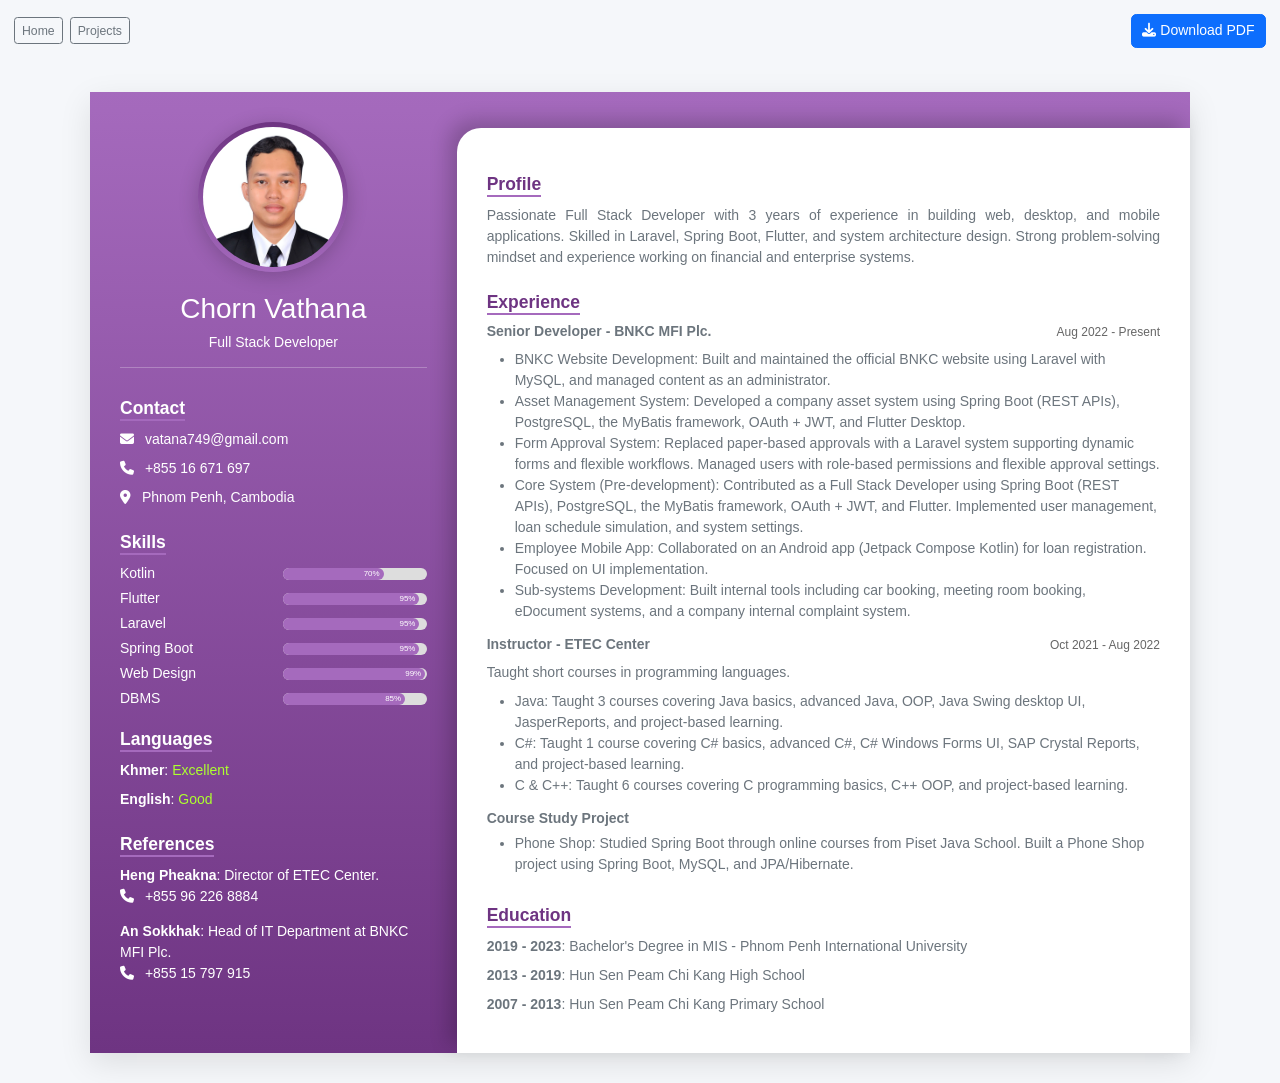
==== cv.html @ c3e431b4 "g" ====
<!DOCTYPE html>
<html lang="en">
<head>
    <meta charset="UTF-8">
    <meta name="viewport" content="width=device-width, initial-scale=1.0">
    <title>Chorn Vathana CV</title>
    <link rel="stylesheet" href="css/bootstrap.min.css">
    <link rel="stylesheet" href="https://cdnjs.cloudflare.com/ajax/libs/font-awesome/6.5.0/css/all.min.css">
    <link rel="stylesheet" href="css/style.css">
</head>
<body>
    <div class="d-flex justify-content-between align-items-center flex-wrap gap-2 p-3 no-print">
        <div class="d-flex gap-2">
            <a href="index.html" class="btn btn-outline-secondary btn-sm">Home</a>
            <a href="projects.html" class="btn btn-outline-secondary btn-sm">Projects</a>
        </div>
        <button onclick="window.print()" class="btn btn-primary">
            <i class="fa fa-download"></i> Download PDF
        </button>
    </div>

    <div class="cv-container row g-0">
        <div class="col-md-4 sidebar">
            <div class="mb-3 text-center">
                <div class="profile-wrapper">
                    <img src="images/photo_2026-04-06_09-32-53.jpg" alt="Profile" class="profile-img">
                </div>
            </div>

            <h2 class="text-center">Chorn Vathana</h2>
            <p class="text-center">Full Stack Developer</p>

            <hr>

            <h5 class="section-title text-white">Contact</h5>
            <p><i class="fa fa-envelope me-2"></i> vatana749@gmail.com</p>
            <p><i class="fa fa-phone me-2"></i> +855 16 671 697</p>
            <p><i class="fa fa-location-dot me-2"></i> Phnom Penh, Cambodia</p>

            <h5 class="section-title text-white">Skills</h5>

            <div class="skill-item">
                <span>Kotlin</span>
                <div class="skill-bar">
                    <div class="skill-fill" style="width:70%">70%</div>
                </div>
            </div>

            <div class="skill-item">
                <span>Flutter</span>
                <div class="skill-bar">
                    <div class="skill-fill" style="width:95%">95%</div>
                </div>
            </div>

            <div class="skill-item">
                <span>Laravel</span>
                <div class="skill-bar">
                    <div class="skill-fill" style="width:95%">95%</div>
                </div>
            </div>

            <div class="skill-item">
                <span>Spring Boot</span>
                <div class="skill-bar">
                    <div class="skill-fill" style="width:95%">95%</div>
                </div>
            </div>

            <div class="skill-item">
                <span>Web Design</span>
                <div class="skill-bar">
                    <div class="skill-fill" style="width:99%">99%</div>
                </div>
            </div>

            <div class="skill-item">
                <span>DBMS</span>
                <div class="skill-bar">
                    <div class="skill-fill" style="width:85%">85%</div>
                </div>
            </div>

            <h5 class="section-title text-white">Languages</h5>
            <p><strong>Khmer</strong>: <span style="color: greenyellow;">Excellent</span></p>
            <p><strong>English</strong>: <span style="color: greenyellow;">Good</span></p>

            <h5 class="section-title text-white">References</h5>
            <p class="mb-3">
                <strong>Heng Pheakna</strong>: Director of ETEC Center.<br>
                <i class="fa fa-phone me-2"></i> +855 96 226 8884
            </p>
            <p>
                <strong>An Sokkhak</strong>: Head of IT Department at BNKC MFI Plc.<br>
                <i class="fa fa-phone me-2"></i> +855 15 797 915
            </p>
        </div>

        <div class="col-md-8 content text-secondary">
            <h5 class="section-title">Profile</h5>
            <p style="text-align: justify;">
                Passionate Full Stack Developer with 3 years of experience in building web, desktop, and mobile
                applications. Skilled in Laravel, Spring Boot, Flutter, and system architecture design. Strong
                problem-solving mindset and experience working on financial and enterprise systems.
            </p>

            <h5 class="section-title">Experience</h5>
            <div class="d-flex justify-content-between">
                <h6 class="fw-bold">Senior Developer - BNKC MFI Plc.</h6>
                <p class="small-text">Aug 2022 - Present</p>
            </div>
            <ul>
                <li>
                    <span style="font-weight: 500;">BNKC Website Development</span>:
                    Built and maintained the official BNKC website using Laravel with MySQL, and managed content as an
                    administrator.
                </li>
                <li>
                    <span style="font-weight: 500;">Asset Management System</span>:
                    Developed a company asset system using Spring Boot (REST APIs), PostgreSQL, the MyBatis framework, OAuth + JWT, and Flutter Desktop.
                </li>
                <li>
                    <span style="font-weight: 500;">Form Approval System</span>:
                    Replaced paper-based approvals with a Laravel system supporting dynamic forms and flexible
                    workflows. Managed users with role-based permissions and flexible approval settings.
                </li>
                <li>
                    <span style="font-weight: 500;">Core System (Pre-development)</span>:
                    Contributed as a Full Stack Developer using Spring Boot (REST APIs), PostgreSQL, the MyBatis framework, OAuth + JWT, and Flutter. Implemented user management, loan schedule simulation, and
                    system settings.
                </li>
                <li>
                    <span style="font-weight: 500;">Employee Mobile App</span>:
                    Collaborated on an Android app (Jetpack Compose Kotlin) for loan registration. Focused on UI
                    implementation.
                </li>
                <li>
                    <span style="font-weight: 500;">Sub-systems Development</span>:
                    Built internal tools including car booking, meeting room booking, eDocument systems, and a company internal complaint system.
                </li>
            </ul>

            <div class="d-flex justify-content-between">
                <h6 class="fw-bold">Instructor - ETEC Center</h6>
                <p class="small-text">Oct 2021 - Aug 2022</p>
            </div>
            <p>Taught short courses in programming languages.</p>
            <ul>
                <li><span style="font-weight: 500;">Java</span>: Taught 3 courses covering Java basics, advanced Java, OOP, Java Swing desktop UI, JasperReports, and project-based learning.</li>
                <li><span style="font-weight: 500;">C#</span>: Taught 1 course covering C# basics, advanced C#, C# Windows Forms UI, SAP Crystal Reports, and project-based learning.</li>
                <li><span style="font-weight: 500;">C & C++</span>: Taught 6 courses covering C programming basics, C++ OOP, and project-based learning.</li>
            </ul>

            <div class="d-flex justify-content-between">
                <h6 class="fw-bold">Course Study Project</h6>
            </div>
            <ul>
                <li><span style="font-weight: 500;">Phone Shop</span>: Studied Spring Boot through online courses from Piset Java School. Built a Phone Shop project using Spring Boot, MySQL, and JPA/Hibernate.</li>
            </ul>

            <h5 class="section-title">Education</h5>
            <p><span style="font-weight: 700;">2019 - 2023</span>: Bachelor's Degree in MIS - Phnom Penh International University</p>
            <p><span style="font-weight: 700;">2013 - 2019</span>: Hun Sen Peam Chi Kang High School</p>
            <p><span style="font-weight: 700;">2007 - 2013</span>: Hun Sen Peam Chi Kang Primary School</p>
        </div>
    </div>

    <script src="js/bootstrap.bundle.min.js"></script>
</body>
</html>
---- css/style.css ----
html {
    font-size: 14px;
}

body {
    background: #f5f7fa;
    font-family: 'Segoe UI', sans-serif;
}

/* Container */
.cv-container {
    max-width: 1100px;
    margin: 30px auto;
    box-shadow: 0 10px 30px rgba(0, 0, 0, 0.1);
    background: linear-gradient(to bottom, #a56abd, #6e3482);
}

/* Avatar */
.profile-wrapper {
    display: inline-block;
    padding: 5px;
    border-radius: 50%;
    background: linear-gradient(to top, #a56abd, #6e3482);
    box-shadow: 0 4px 20px rgba(0, 0, 0, 0.2);
}

.profile-img {
    width: 140px;
    height: 140px;
    object-fit: cover;
    border-radius: 50%;
    display: block;
    background: white;
}

/* Sidebar */
.sidebar {
    color: white;
    padding: 30px;
}

/* Section title */
.section-title {
    font-weight: bold;
    margin-top: 16px;
    margin-bottom: 8px;
    border-bottom: 2px solid #a56abd;
    color: #6e3482;
    display: inline-block;
}

/* Content */
.content {
    margin-top: 36px;
    padding: 30px;
    background: white;
    border-top-left-radius: 24px;
    box-shadow: -8px -8px 20px rgba(0, 0, 0, 0.2);
}

/* Skills */
.skill-item {
    display: flex;
    align-items: center;
    gap: 10px;
    margin-bottom: 4px;
}

.skill-item span {
    width: 50%;
    font-weight: 500;
}

.skill-bar {
    flex: 1;
    height: 12px;
    background: #ddd;
    border-radius: 8px;
}

.skill-fill {
    height: 100%;
    background: #a56abd;
    border-radius: 8px;
    color: white;
    text-align: end;
    font-size: 8px;
    padding-right: 4px;
}

.small-text {
    font-size: 12px;
    color: #666;
}

/* Print */
@media print {

    body {
        background: white;
    }

    .no-print {
        display: none !important;
    }

    .cv-container {
        box-shadow: none;
        margin: 0;
        width: 100%;
        min-height: 100vh;
    }

    .sidebar {
        background: linear-gradient(to bottom, #a56abd, #6e3482) !important;
        color: white !important;
        -webkit-print-color-adjust: exact;
        print-color-adjust: exact;
    }

    .section-title {
        border-bottom: 2px solid #a56abd;
    }

    .profile-wrapper {
        -webkit-print-color-adjust: exact;
        print-color-adjust: exact;
    }

    /* * {
        page-break-inside: avoid;
    } */

    h4,
    h5,
    p,
    li {
        page-break-inside: avoid;
    }

    ul {
        page-break-inside: auto;
    }

    .skill-item {
        page-break-inside: avoid;
    }
}

@page {
    size: A4;
    margin: 10mm;
}

p {
    margin: 0 0 8px;
}

.text-sec{
    font-weight: 500;
    color: #a56abdaa;
}
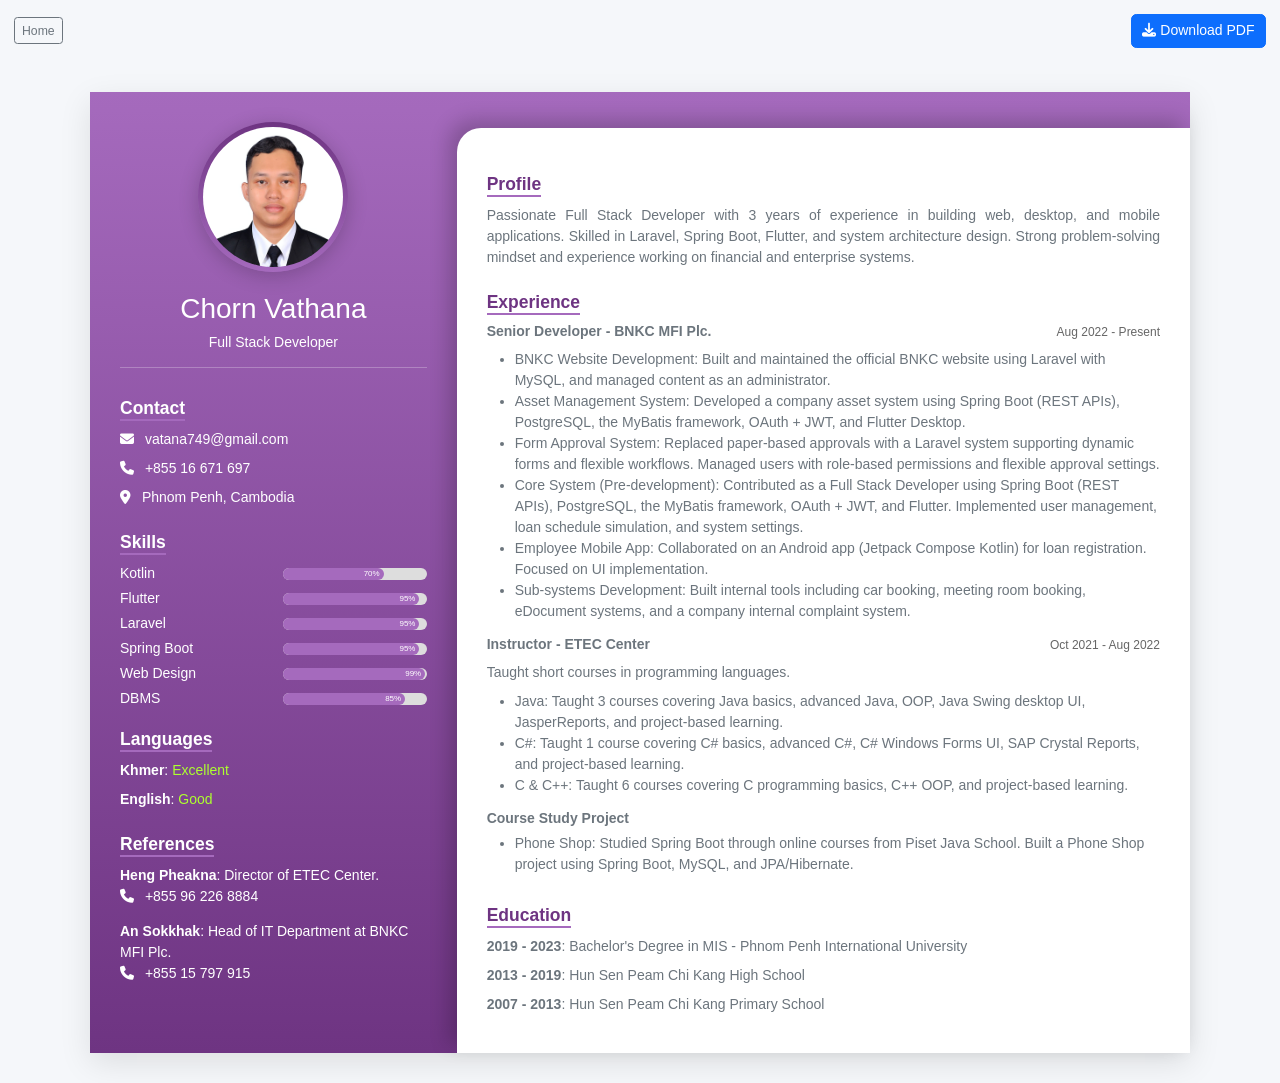
==== commit 011c2418: "g" ====
--- a/cv.html
+++ b/cv.html
@@ -12,7 +12,7 @@
     <div class="d-flex justify-content-between align-items-center flex-wrap gap-2 p-3 no-print">
         <div class="d-flex gap-2">
             <a href="index.html" class="btn btn-outline-secondary btn-sm">Home</a>
-            <a href="projects.html" class="btn btn-outline-secondary btn-sm">Projects</a>
+            <!-- <a href="projects.html" class="btn btn-outline-secondary btn-sm">Projects</a> -->
         </div>
         <button onclick="window.print()" class="btn btn-primary">
             <i class="fa fa-download"></i> Download PDF
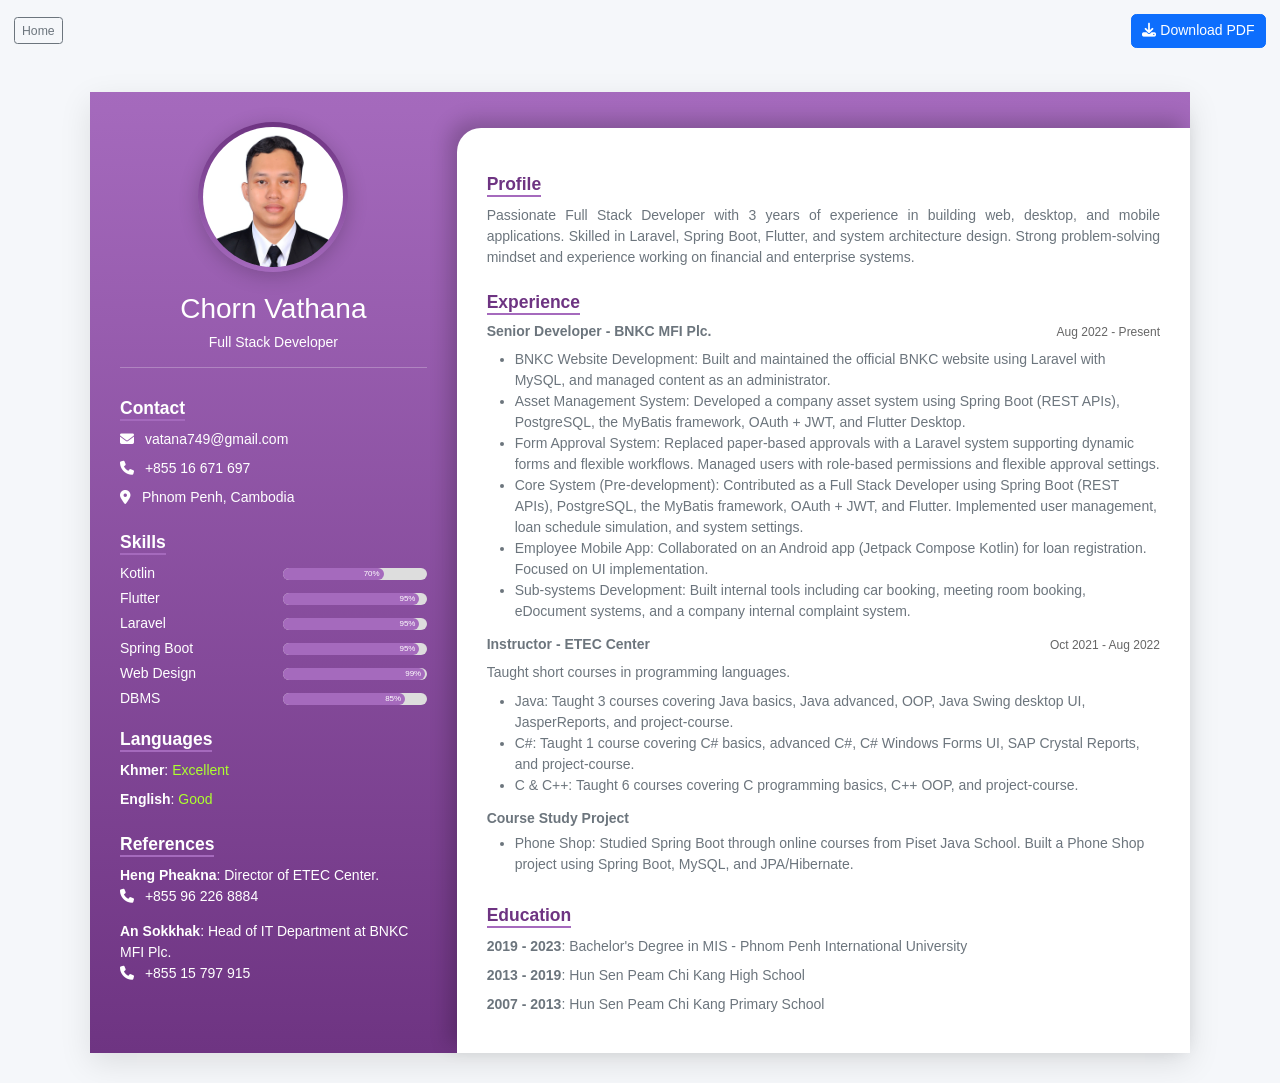
==== commit b8e41614: "g" ====
--- a/cv.html
+++ b/cv.html
@@ -146,9 +146,9 @@
             </div>
             <p>Taught short courses in programming languages.</p>
             <ul>
-                <li><span style="font-weight: 500;">Java</span>: Taught 3 courses covering Java basics, advanced Java, OOP, Java Swing desktop UI, JasperReports, and project-based learning.</li>
-                <li><span style="font-weight: 500;">C#</span>: Taught 1 course covering C# basics, advanced C#, C# Windows Forms UI, SAP Crystal Reports, and project-based learning.</li>
-                <li><span style="font-weight: 500;">C & C++</span>: Taught 6 courses covering C programming basics, C++ OOP, and project-based learning.</li>
+                <li><span style="font-weight: 500;">Java</span>: Taught 3 courses covering Java basics, Java advanced, OOP, Java Swing desktop UI, JasperReports, and project-course.</li>
+                <li><span style="font-weight: 500;">C#</span>: Taught 1 course covering C# basics, advanced C#, C# Windows Forms UI, SAP Crystal Reports, and project-course.</li>
+                <li><span style="font-weight: 500;">C & C++</span>: Taught 6 courses covering C programming basics, C++ OOP, and project-course.</li>
             </ul>
 
             <div class="d-flex justify-content-between">
